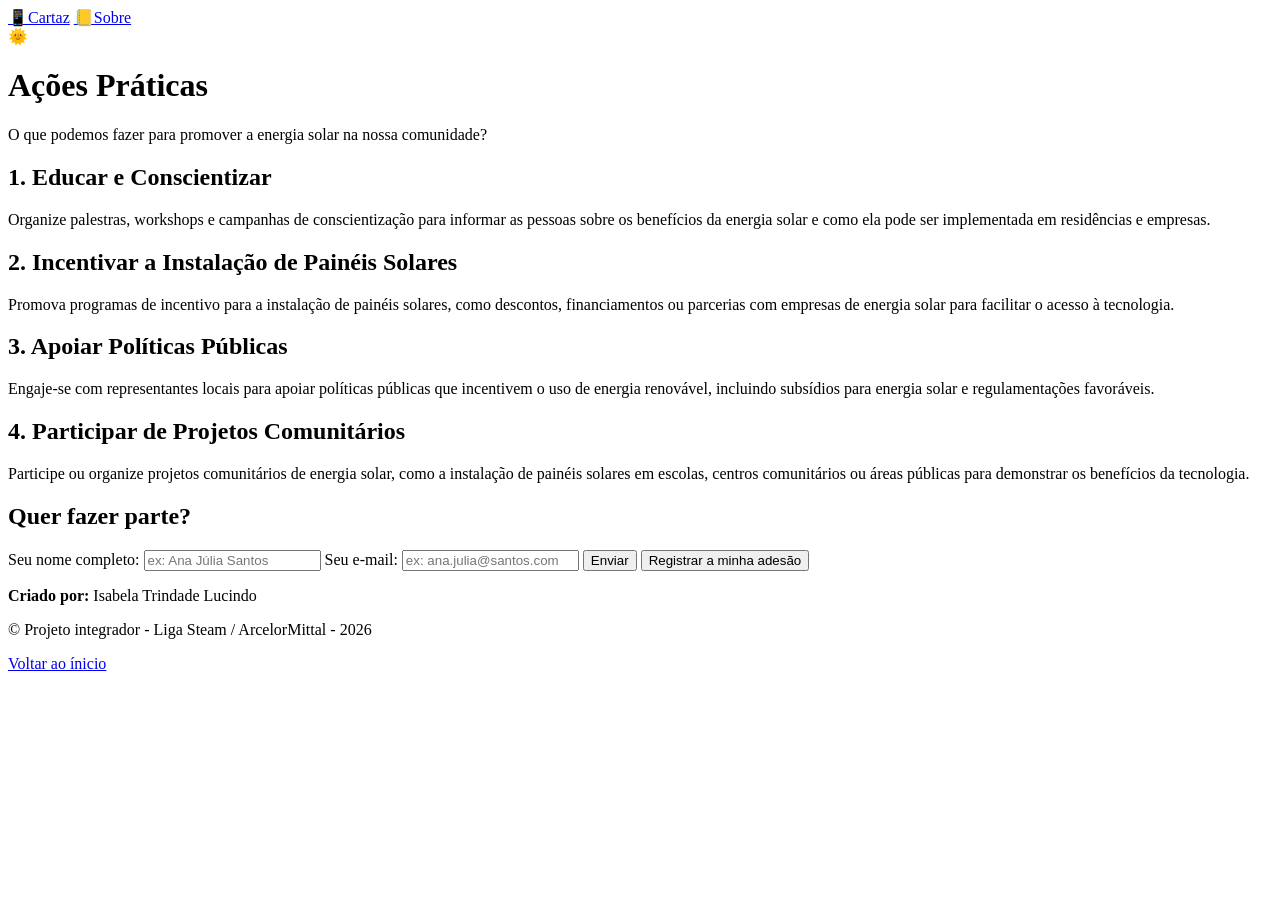
==== acoes.html @ 2f8338cb "Feat: Criação do arquivo ações.html" ====
<!DOCTYPE html>
<html lang="pt-br">
<head>
    <meta charset="UTF-8">
    <meta name="viewport" content="width=device-width, initial-scale=1.0">
    <title>Ações Práticas</title>
</head>
<body>
     <header>
        <nav>
           <a href="index.html"> 📱Cartaz</a> 
           <a href="sobre.html"> 📒Sobre</a>
        </nav>
        <div>🌞</div>
        <h1>Ações Práticas</h1>
        <p>O que podemos fazer para promover a energia solar na nossa comunidade?</p>
    </header>
    <main>
        <section>
            <h2>1. Educar e Conscientizar</h2>
            <div>
                <p>Organize palestras, workshops e campanhas de conscientização para informar as pessoas sobre os benefícios da energia solar e como ela pode ser implementada em residências e empresas.</p>
            </div>
        </section>
        <section>
            <h2>2. Incentivar a Instalação de Painéis Solares</h2>
            <div>
                <p>Promova programas de incentivo para a instalação de painéis solares, como descontos, financiamentos ou parcerias com empresas de energia solar para facilitar o acesso à tecnologia.</p>
            </div>
        </section>
        <section>
            <h2>3. Apoiar Políticas Públicas</h2>
            <div>
                <p>Engaje-se com representantes locais para apoiar políticas públicas que incentivem o uso de energia renovável, incluindo subsídios para energia solar e regulamentações favoráveis.</p>
            </div>
        </section>
        <section>
            <h2>4. Participar de Projetos Comunitários</h2>
            <div>
                <p>Participe ou organize projetos comunitários de energia solar, como a instalação de 
                    painéis solares em escolas, centros comunitários ou áreas públicas para demonstrar os 
                    benefícios da tecnologia.</p>
            </div>
        </section>
        <section>
            <h2>Quer fazer parte?</h2>
            <div>
                <form action="" method="post">
                    <label for="nome">Seu nome completo:</label>
                    <input type="text" id="nome" name="nome" required
                    placeholder="ex: Ana Júlia Santos">  
                    <label for="email"> Seu e-mail:</label>
                    <input type="email" id="email" name="email" required
                    placeholder="ex: ana.julia@santos.com">
                    <button type="submit"> Enviar</button>
                    <button type="submit"> Registrar a minha adesão</button>
                </form>
            </div>
        </main> 
        <footer>
        <p><strong>Criado por:</strong> Isabela Trindade Lucindo</p>
        <p>&copy; Projeto integrador - Liga Steam / ArcelorMittal - 2026
        </p>
        <a href="#">Voltar ao ínicio</a>
    </footer>
</body>
</html>
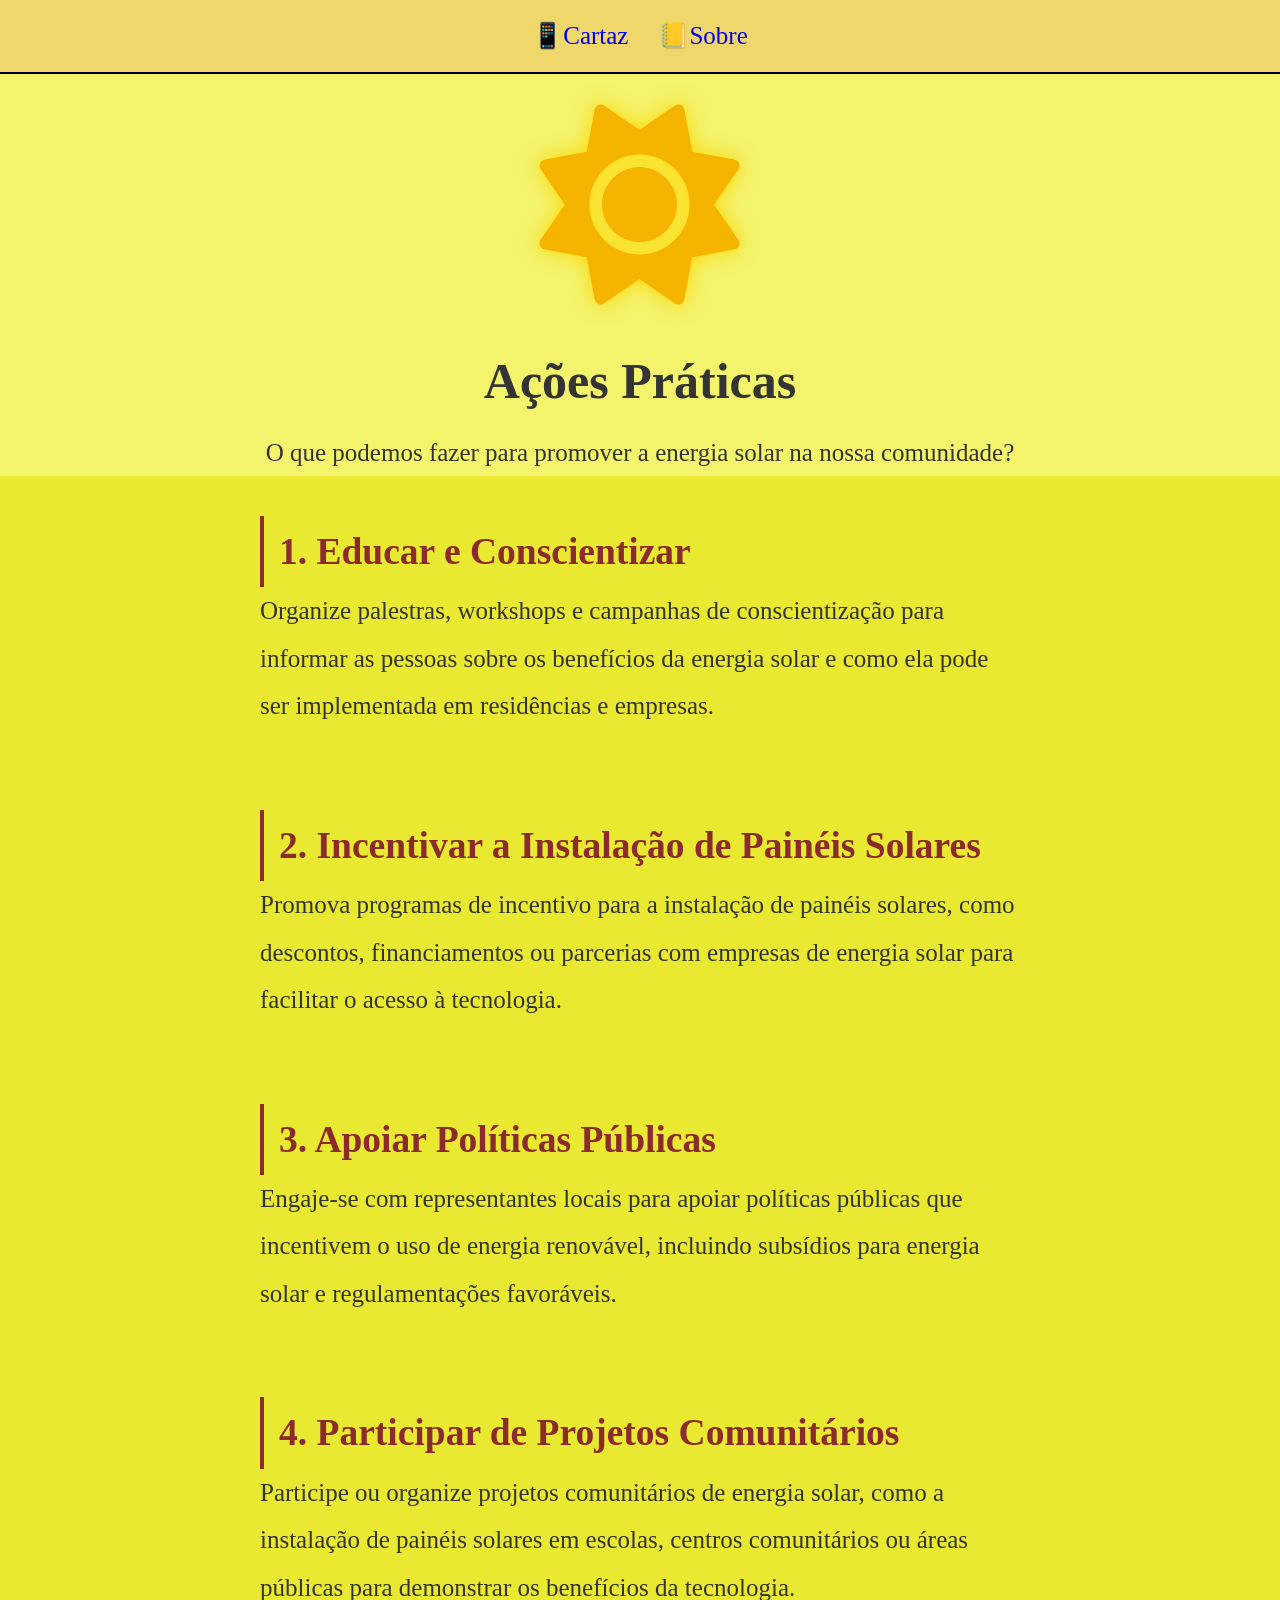
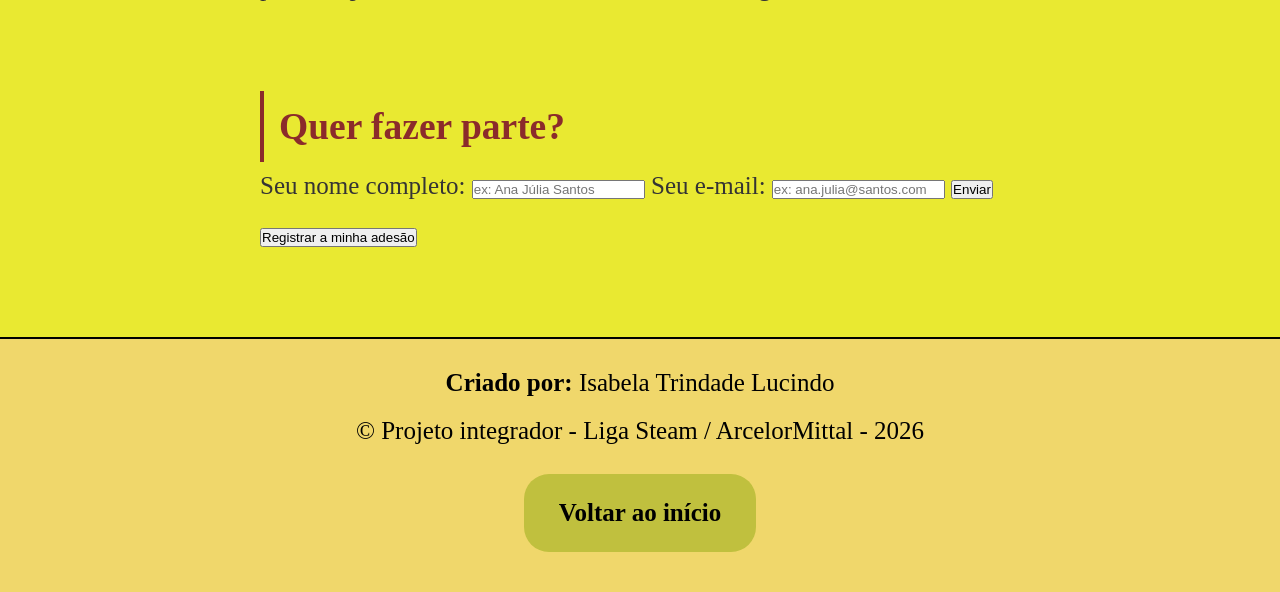
==== commit bd4bc270: "style: home e página de ação." ====
--- a/acoes.html
+++ b/acoes.html
@@ -4,14 +4,16 @@
     <meta charset="UTF-8">
     <meta name="viewport" content="width=device-width, initial-scale=1.0">
     <title>Ações Práticas</title>
+    <link rel="stylesheet" href="assets/css/style.css">
+    <link rel="stylesheet" href="https://cdnjs.cloudflare.com/ajax/libs/font-awesome/6.5.1/css/all.min.css">
 </head>
 <body>
      <header>
-        <nav>
+        <nav class="menu-navegacao">
            <a href="index.html"> 📱Cartaz</a> 
            <a href="sobre.html"> 📒Sobre</a>
         </nav>
-        <div>🌞</div>
+        <i class="fa-solid fa-sun"></i>
         <h1>Ações Práticas</h1>
         <p>O que podemos fazer para promover a energia solar na nossa comunidade?</p>
     </header>
@@ -61,7 +63,7 @@
         <p><strong>Criado por:</strong> Isabela Trindade Lucindo</p>
         <p>&copy; Projeto integrador - Liga Steam / ArcelorMittal - 2026
         </p>
-        <a href="#">Voltar ao ínicio</a>
+        <a class="botao" href="index.html">Voltar ao início</a>
     </footer>
 </body>
 </html>
--- a/assets/css/style.css
+++ b/assets/css/style.css
@@ -0,0 +1,156 @@
+@font-face
+{
+    font-family: 'Roboto';
+    src: url('assets/fonts/Roboto-Regular.ttf') format('truetype');
+    font-weight: normal;
+    font-style: normal;
+}
+
+* {
+
+    margin: 0;
+    padding: 0;
+    box-sizing: border-box;
+    text-decoration: none !important;
+
+}
+
+
+.fa-solid{
+    font-size: 200px;
+    color: #f4b400;
+    text-align: center;
+    display: block;
+    margin: 30px 0;
+    animation: girar 10s linear infinite;
+    text-shadow:  0 0 20px gold;
+}
+
+@keyframes girar {
+    from {
+        transform: rotate(0deg);
+    }
+    to {
+        transform: rotate(360deg);
+    }
+}
+
+
+h1 {
+    text-align: center;
+    margin-top: 0;
+}
+body {
+    font-family: 'Roboto';
+    text-decoration: none;
+    font-size:25px;
+    line-height: 1.9;
+    background-color:rgba(230, 230, 11, 0.842);
+    color: #353434;
+}
+header {
+    background-color: rgb(243, 243, 108);
+    text-decoration: none;
+    padding: 0;
+    text-align: center;
+}
+
+.menu-navegacao {
+    background-color: #f0d76b;
+    padding: 12px 0;
+    margin-top: 0;
+    text-decoration: none;
+    color: black;
+    margin-right: 10px;
+    z-index: 100;
+    width: 100%;
+    display: flex;
+    justify-content: center;
+    gap: 30px;
+    border-bottom: 2px solid black;
+    
+
+}
+
+.menu-navegacao a:hover {
+    text-decoration: none;
+    background-color: rgb(255, 156, 8);
+    border-bottom: 2px solid rgb(7, 7, 7);
+    color: rgb(7, 7, 7);
+    font-weight: bold;
+    transition: 0.3s;
+
+
+}
+
+.menu-navegacao a:hover, .ativo {
+    border-bottom: 3px solid rgb(14, 12, 10);
+    text-decoration: none;
+}
+
+section {
+    padding: 40px 20px;
+    max-width: 800px;
+    margin: 0 auto;
+    
+}
+.secao-amarela {
+    background-color: rgb(243, 243, 108);
+    max-width: 100%;
+    margin: 0 auto;
+    text-align: left;
+}
+
+.conteudo-secao {
+    max-width: 800px;
+    margin: 0 auto;
+}
+
+h2 {
+    color: #8b2b2b;
+    text-align: left;
+    border-left: 4px solid #8b2b2b;
+    padding-left: 15px;
+    
+}
+
+.beneficios-lista {
+    list-style: none;
+    text-align: left;
+}
+
+.beneficios-lista li {
+    background-color: #f0d76b;
+    padding: 12px 18px;
+    margin-bottom: 15px;
+    border-radius: 15px;
+    border-left: 5px solid #8b2b2b;
+}
+
+footer {
+    background-color: #f0d76b;
+    color: black;
+    text-align: center;
+    cursor: default;
+    padding: 20px 0;
+    margin-top: 40px;
+    border-top: 2px solid black;
+}
+
+.botao {
+    display: inline-block;
+    background-color: rgb(192, 192, 62);
+    color: black;
+    padding: 15px 35px;
+    border-radius: 25px;
+    text-decoration: none;
+    font-weight: bold;
+    margin: 20px 0;
+}
+ 
+span {
+    font-weight: bold;
+    font-size: 15px;
+    color :black
+}
+ 
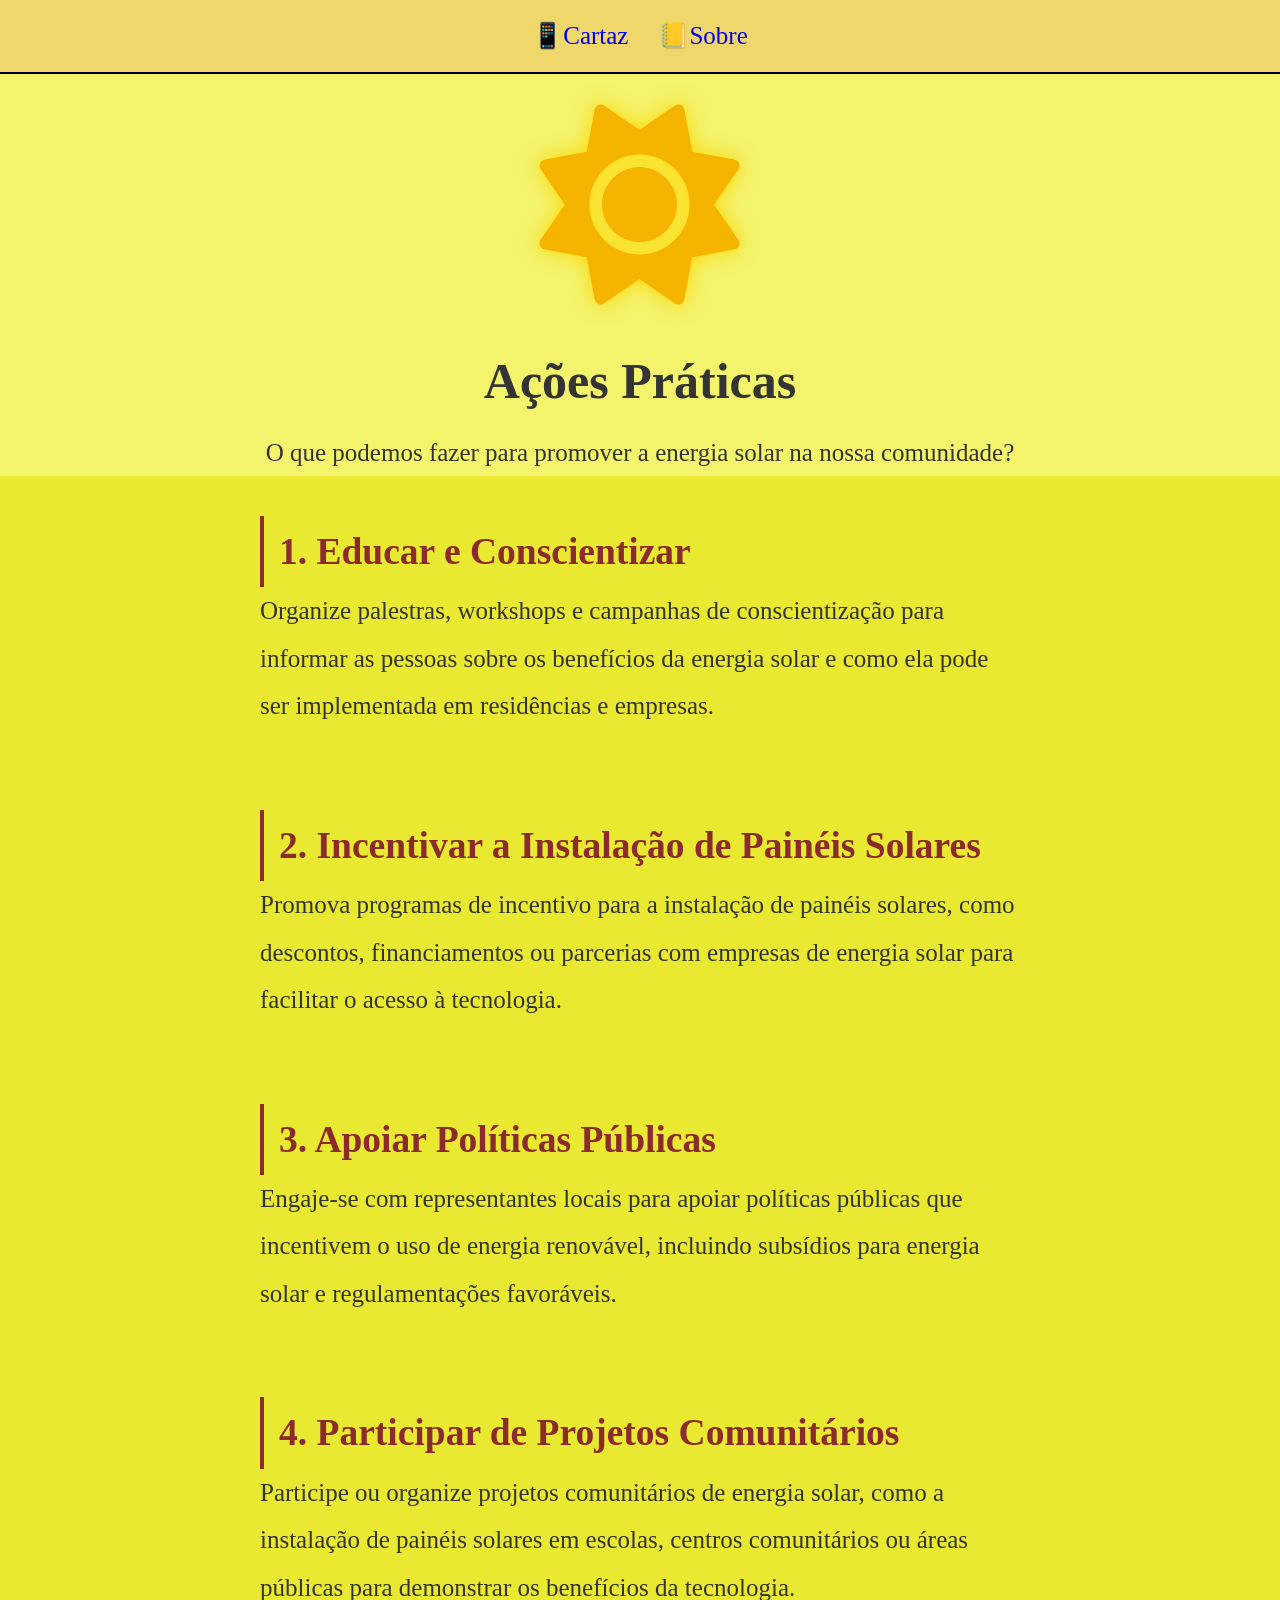
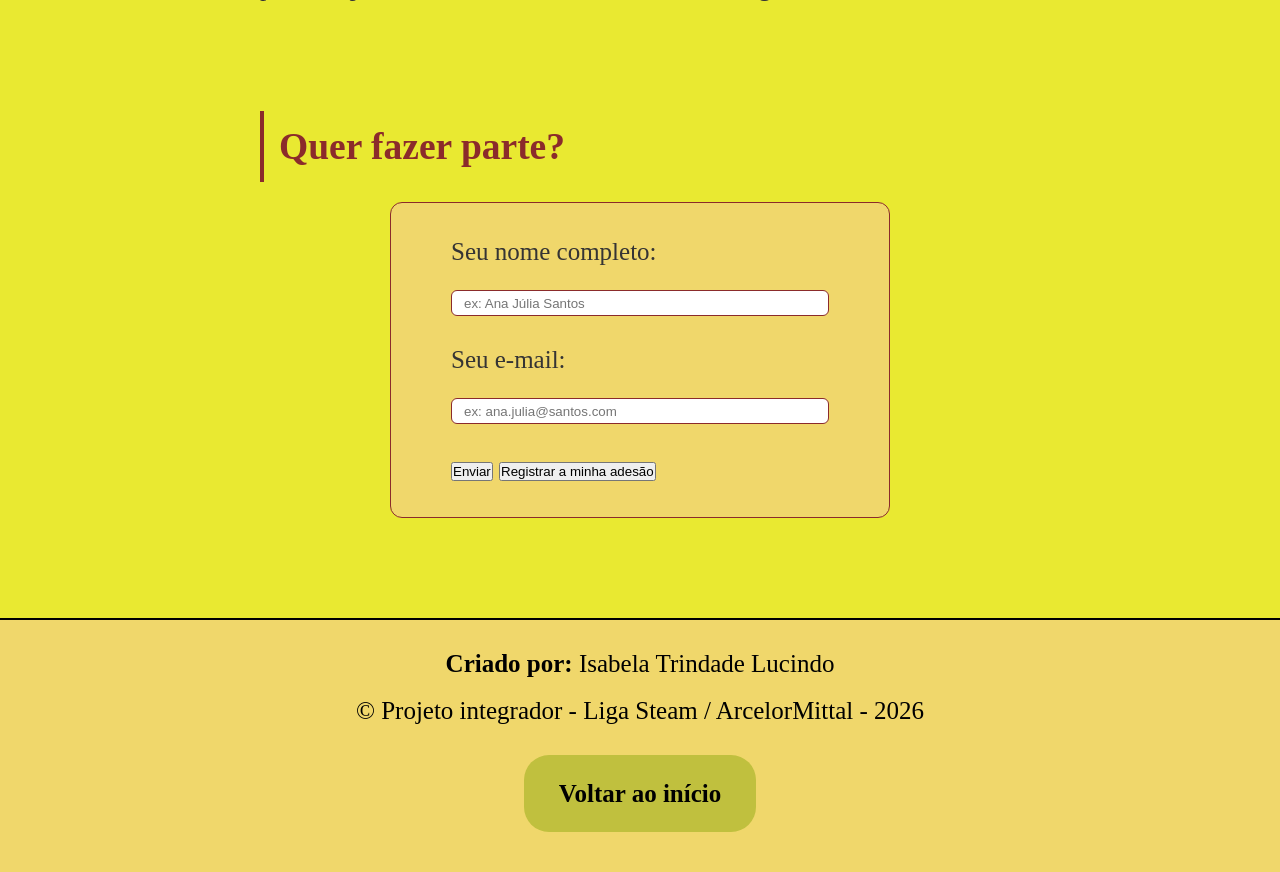
==== commit eae89dc4: "feat: criando array de objetos" ====
--- a/acoes.html
+++ b/acoes.html
@@ -6,6 +6,7 @@
     <title>Ações Práticas</title>
     <link rel="stylesheet" href="assets/css/style.css">
     <link rel="stylesheet" href="https://cdnjs.cloudflare.com/ajax/libs/font-awesome/6.5.1/css/all.min.css">
+    <script src="assets/js/script.js" defer></script>
 </head>
 <body>
      <header>
@@ -18,6 +19,7 @@
         <p>O que podemos fazer para promover a energia solar na nossa comunidade?</p>
     </header>
     <main>
+        <div class="lista-acoes" id="container acoes">
         <section>
             <h2>1. Educar e Conscientizar</h2>
             <div>
@@ -44,9 +46,11 @@
                     benefícios da tecnologia.</p>
             </div>
         </section>
+        </div>
         <section>
+            <div class="container-central"></div>
             <h2>Quer fazer parte?</h2>
-            <div>
+            <form class="formulario" action id "formulario adesão">
                 <form action="" method="post">
                     <label for="nome">Seu nome completo:</label>
                     <input type="text" id="nome" name="nome" required
--- a/assets/css/style.css
+++ b/assets/css/style.css
@@ -153,4 +153,33 @@
     font-size: 15px;
     color :black
 }
- +.lista-acoes {
+    display: grid;
+}
+
+.container-central {
+    display: flex;
+    flex-direction: column;
+    align-items: center;
+    gap: 20px;
+    margin-top: 20px;
+}
+
+.formulario {
+    max-width: 500px;
+    margin:20px auto;
+    padding: 25px 60px;
+    background-color: #f0d76b;
+    border-radius: 12px;
+    border: 1px solid #8b2b2b;
+}
+
+.formulario input {
+    width: 100%;
+    padding: 12px;
+    margin-bottom: 20px;
+    border-radius: 6px;
+    border: 1px solid #8b2b2b;
+    height: 15PX;
+    
+}
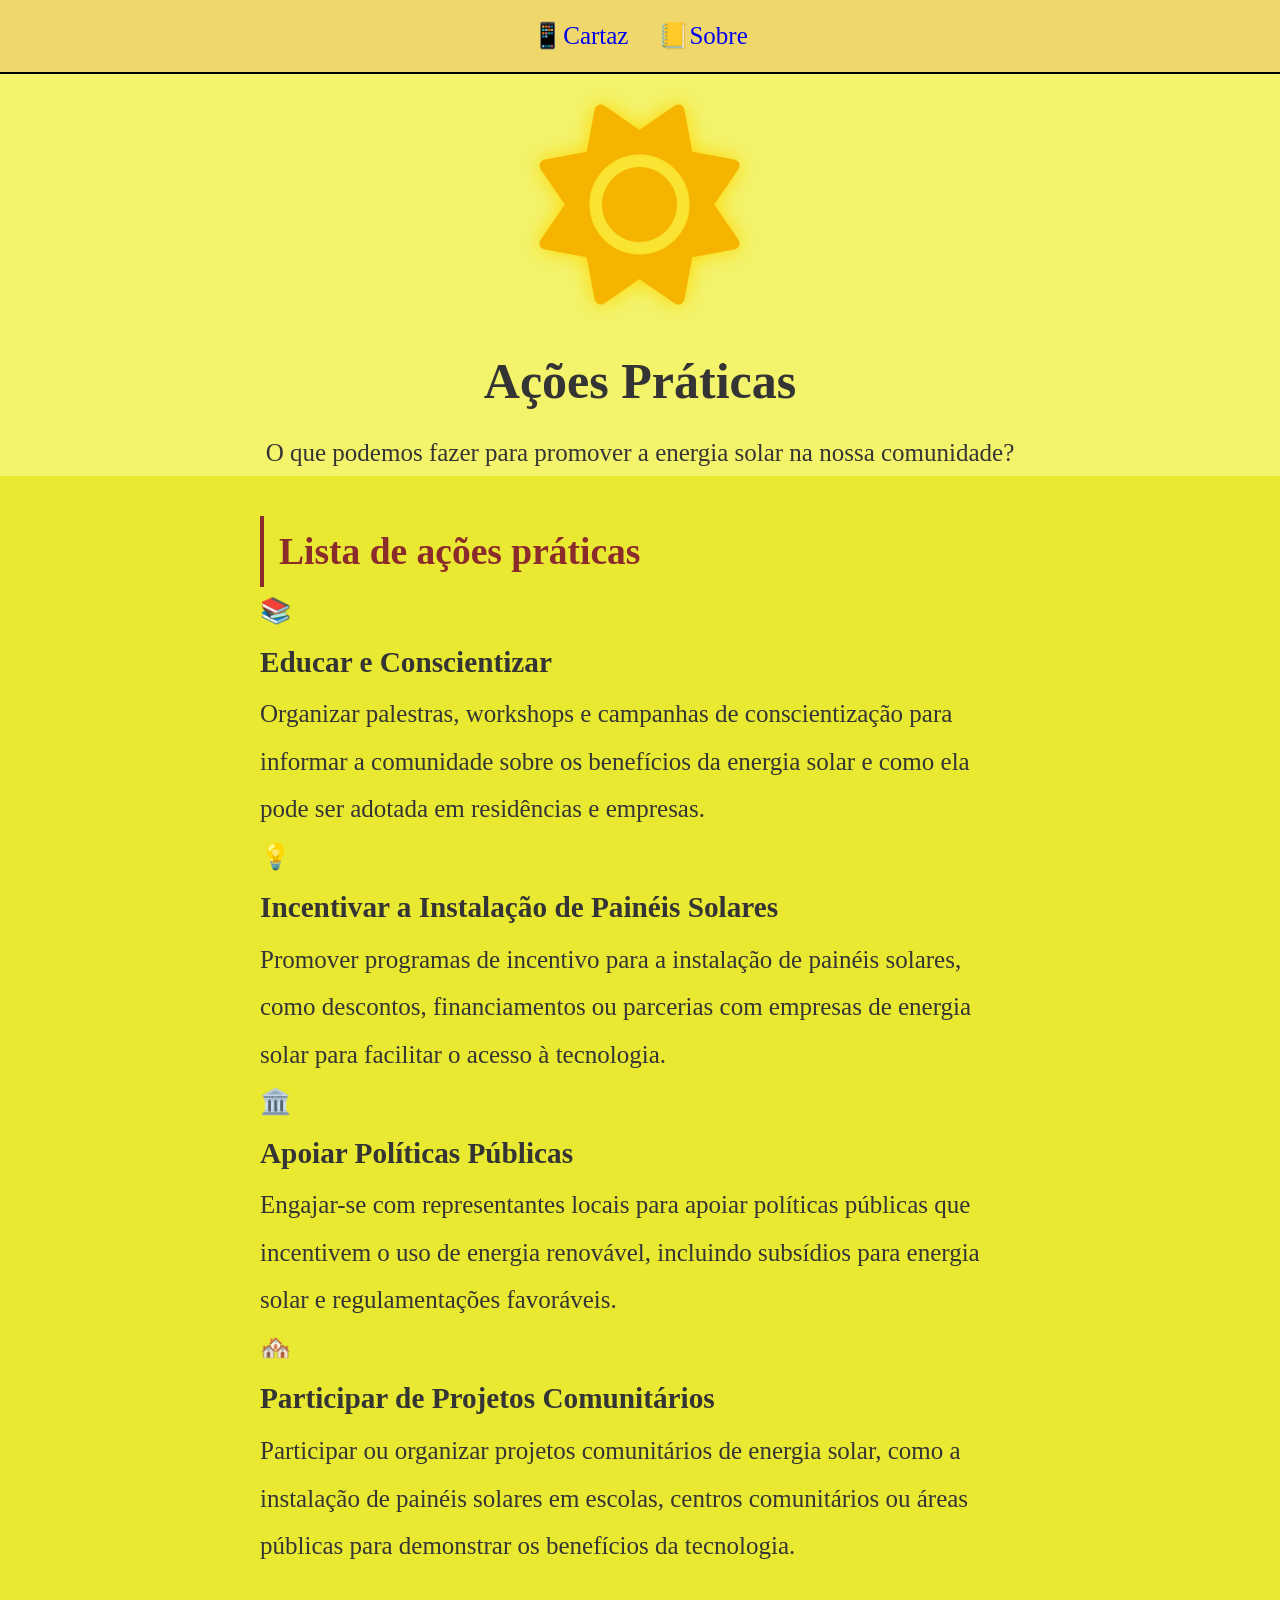
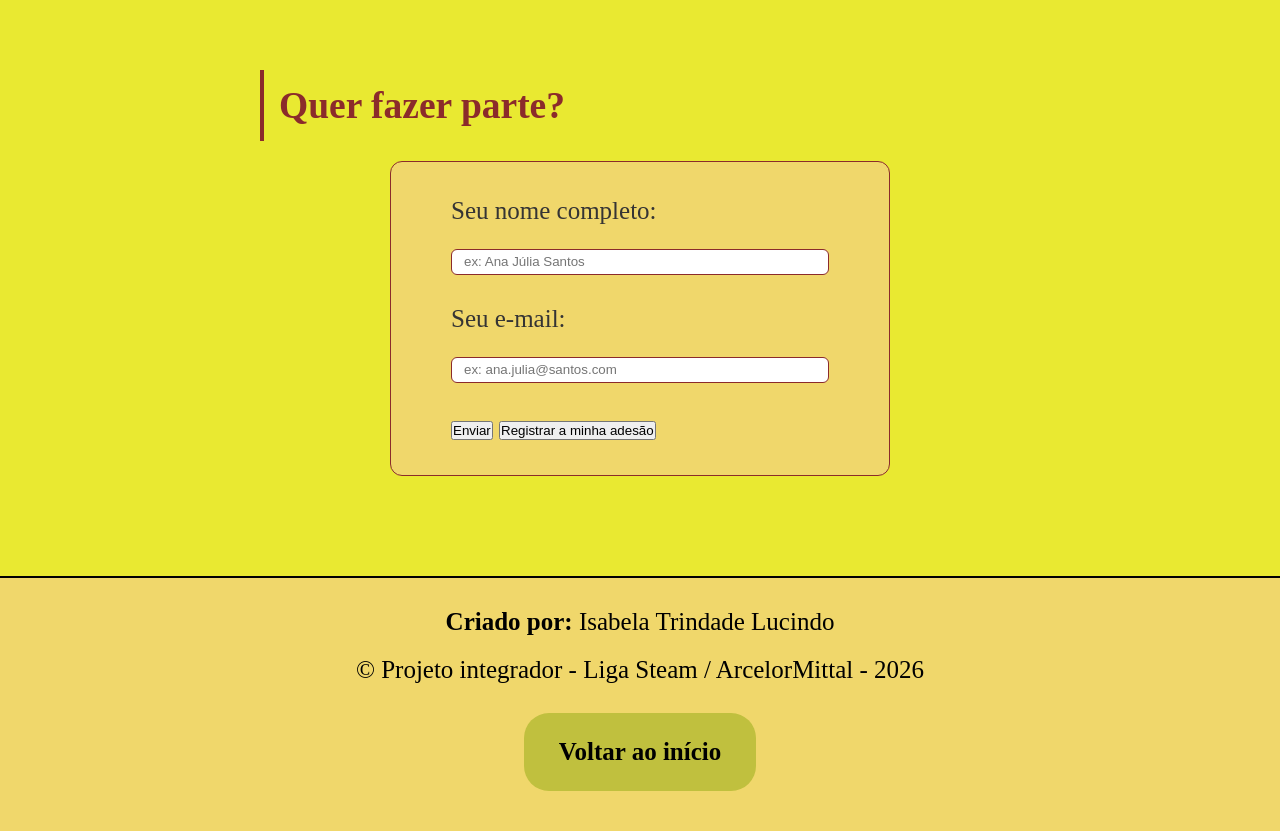
==== commit b6df667a: "feat: renderização e efeito scroll js" ====
--- a/acoes.html
+++ b/acoes.html
@@ -18,35 +18,15 @@
         <h1>Ações Práticas</h1>
         <p>O que podemos fazer para promover a energia solar na nossa comunidade?</p>
     </header>
+
     <main>
-        <div class="lista-acoes" id="container acoes">
         <section>
-            <h2>1. Educar e Conscientizar</h2>
-            <div>
-                <p>Organize palestras, workshops e campanhas de conscientização para informar as pessoas sobre os benefícios da energia solar e como ela pode ser implementada em residências e empresas.</p>
-            </div>
+            <h2>Lista de ações práticas</h2>
+        <div class="lista-acoes" 
+        id="container-acoes">
+        </div> 
         </section>
-        <section>
-            <h2>2. Incentivar a Instalação de Painéis Solares</h2>
-            <div>
-                <p>Promova programas de incentivo para a instalação de painéis solares, como descontos, financiamentos ou parcerias com empresas de energia solar para facilitar o acesso à tecnologia.</p>
-            </div>
-        </section>
-        <section>
-            <h2>3. Apoiar Políticas Públicas</h2>
-            <div>
-                <p>Engaje-se com representantes locais para apoiar políticas públicas que incentivem o uso de energia renovável, incluindo subsídios para energia solar e regulamentações favoráveis.</p>
-            </div>
-        </section>
-        <section>
-            <h2>4. Participar de Projetos Comunitários</h2>
-            <div>
-                <p>Participe ou organize projetos comunitários de energia solar, como a instalação de 
-                    painéis solares em escolas, centros comunitários ou áreas públicas para demonstrar os 
-                    benefícios da tecnologia.</p>
-            </div>
-        </section>
-        </div>
+
         <section>
             <div class="container-central"></div>
             <h2>Quer fazer parte?</h2>
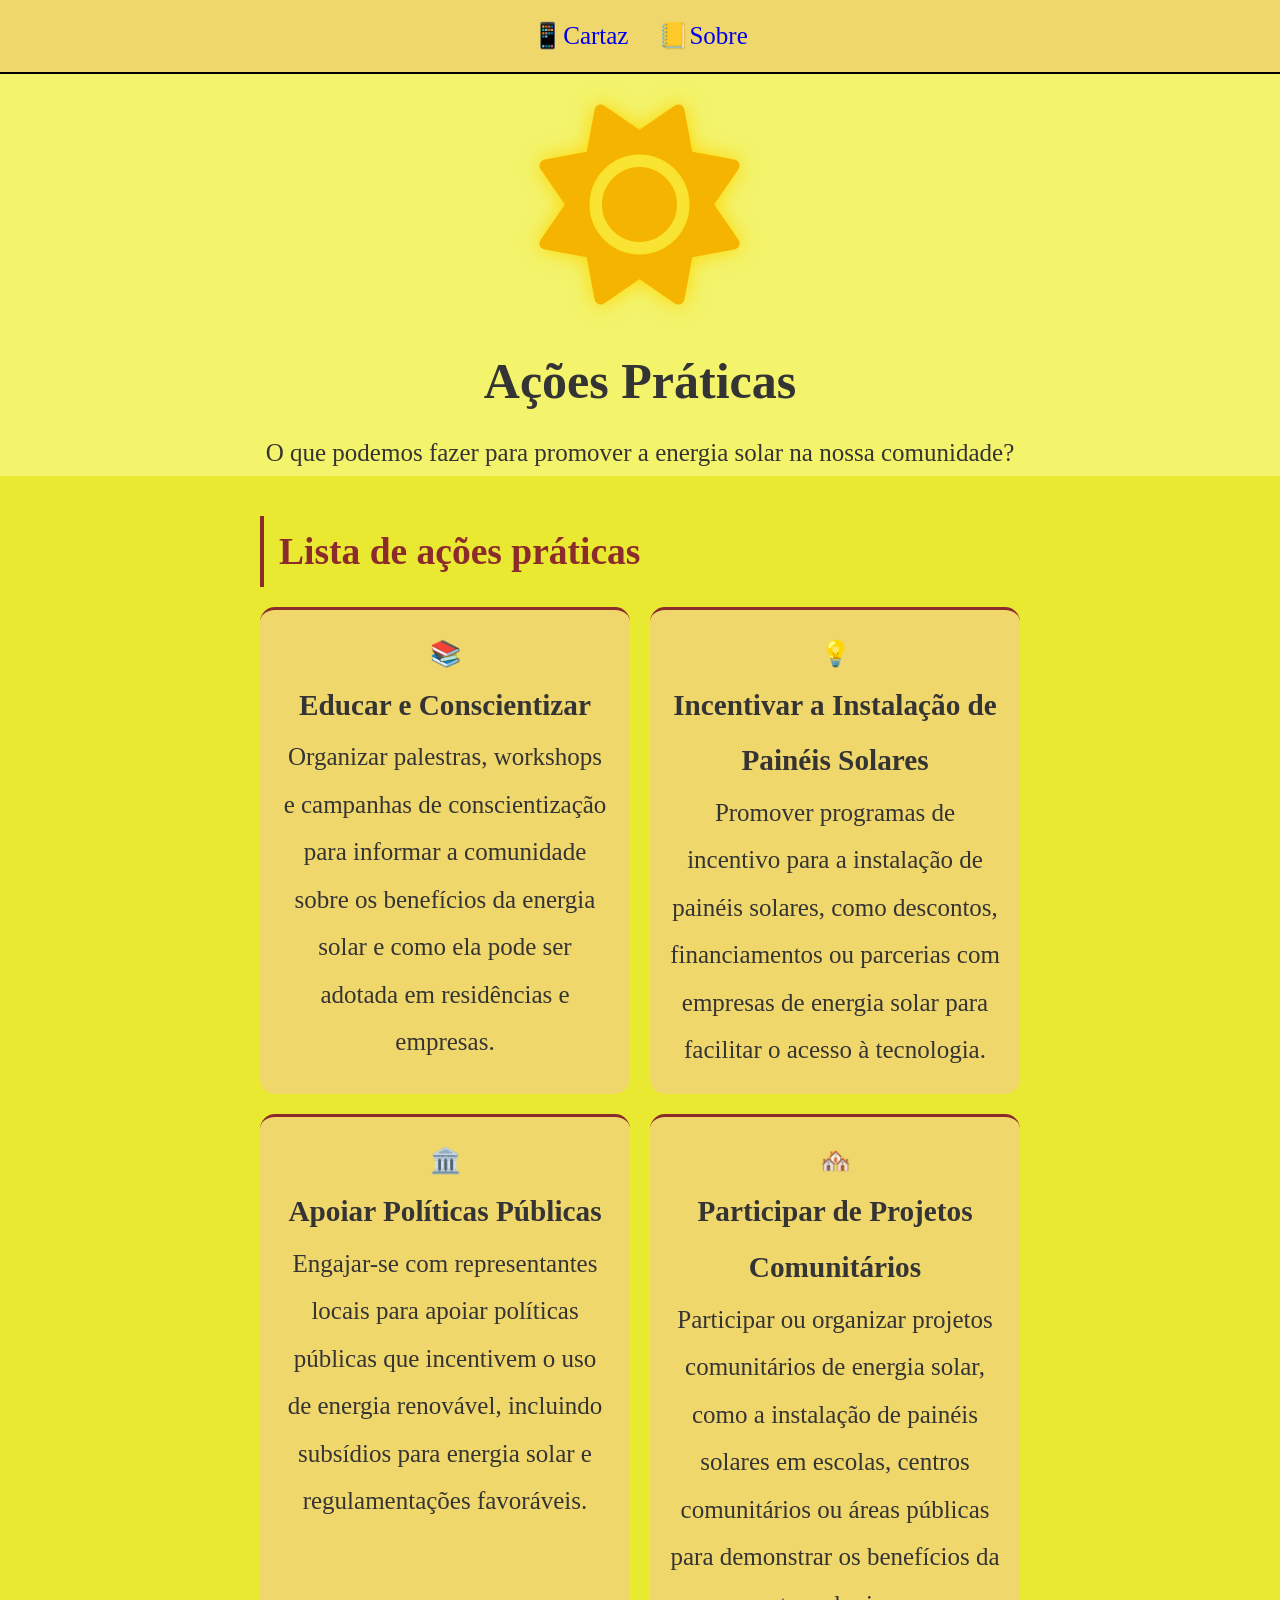
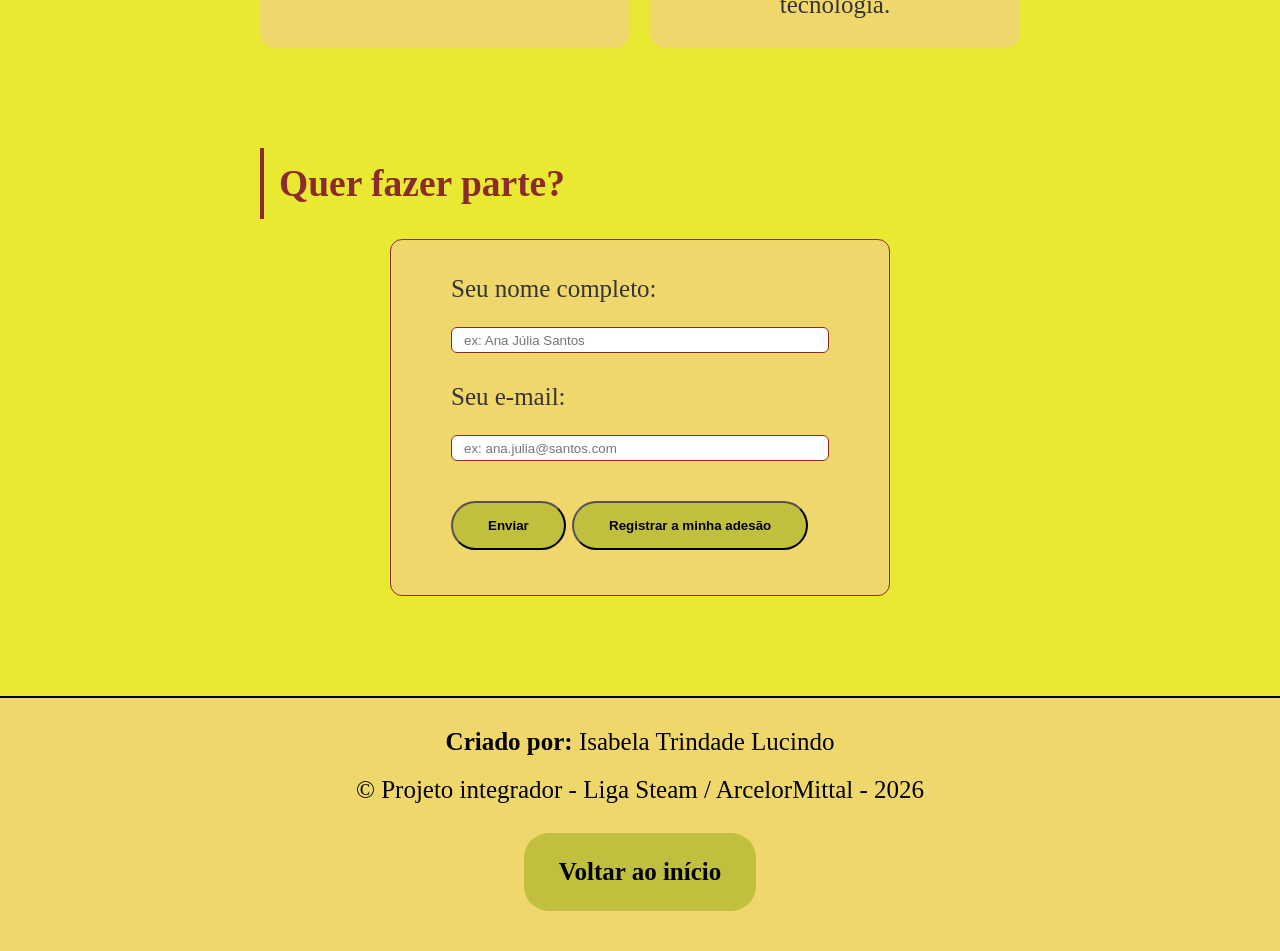
==== commit fb52d0e6: "fim do projeto" ====
--- a/acoes.html
+++ b/acoes.html
@@ -20,7 +20,7 @@
     </header>
 
     <main>
-        <section>
+        <section >
             <h2>Lista de ações práticas</h2>
         <div class="lista-acoes" 
         id="container-acoes">
@@ -28,9 +28,9 @@
         </section>
 
         <section>
-            <div class="container-central"></div>
+            <div class="container-formulario">
             <h2>Quer fazer parte?</h2>
-            <form class="formulario" action id "formulario adesão">
+            <form class="formulario" id="formulario-adesão">
                 <form action="" method="post">
                     <label for="nome">Seu nome completo:</label>
                     <input type="text" id="nome" name="nome" required
@@ -38,8 +38,9 @@
                     <label for="email"> Seu e-mail:</label>
                     <input type="email" id="email" name="email" required
                     placeholder="ex: ana.julia@santos.com">
-                    <button type="submit"> Enviar</button>
-                    <button type="submit"> Registrar a minha adesão</button>
+                    <button type="submit" class="botao"> Enviar</button>
+                    <button type="submit" class="botao"> Registrar a minha adesão</button>
+                    <p class="mensagem-retorno" id="mensagem-retorno"></p>
                 </form>
             </div>
         </main> 
--- a/assets/css/style.css
+++ b/assets/css/style.css
@@ -182,4 +182,26 @@
     border: 1px solid #8b2b2b;
     height: 15PX;
     
+}
+
+.lista-acoes {
+    display: grid;
+    grid-template-columns: repeat(auto-fit, minmax(250px, 1fr));
+    gap: 20px;
+    margin: 20px 0;
+}
+
+.acao-item {
+    background-color: #f0d76b;
+    padding: 20px;
+    border-radius: 15px;
+    border-top: 3px solid #8b2b2b;
+    text-align: center;
+    transition: transform 0.3s ease;
+
+}
+
+.acao-item {
+    
+    transform: translateY (-5px);
 }
